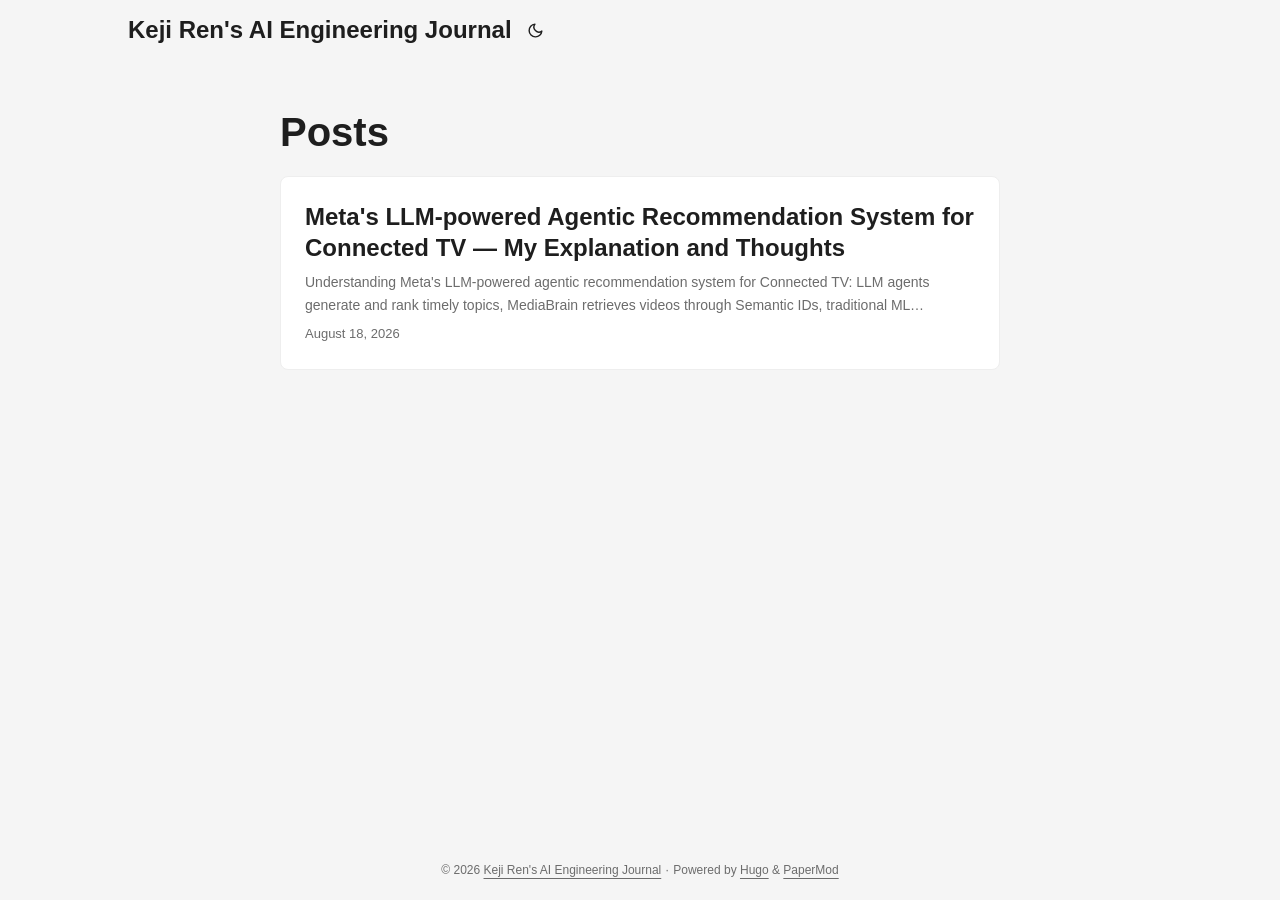
==== posts/index.html @ 6229b6ef "Publish agentic CTV recommendation explainer" ====
<!doctype html><html lang=en dir=auto data-theme=auto><head><meta charset=utf-8><meta http-equiv=X-UA-Compatible content="IE=edge"><meta name=viewport content="width=device-width,initial-scale=1,shrink-to-fit=no"><meta name=robots content="index, follow"><title>Posts | Keji Ren's AI Engineering Journal</title><meta name=keywords content><meta name=description content="Posts - Keji Ren's AI Engineering Journal"><meta name=author content><link rel=canonical href=https://renkeji.github.io/posts/><link crossorigin=anonymous href=/assets/css/stylesheet.cd9298b33628769aa1bc1acebbbfd7aa11ce81dfe03484d479e1907760249a1d.css integrity="sha256-zZKYszYodpqhvBrOu7/XqhHOgd/gNITUeeGQd2Akmh0=" rel="preload stylesheet" as=style><meta name=theme-color content="#2e2e33"><meta name=msapplication-TileColor content="#2e2e33"><link rel=alternate type=application/rss+xml href=https://renkeji.github.io/posts/index.xml title=rss><link rel=alternate hreflang=en href=https://renkeji.github.io/posts/><noscript><style>#theme-toggle,.top-link{display:none}</style><style>@media(prefers-color-scheme:dark){:root{--theme:rgb(29, 30, 32);--entry:rgb(46, 46, 51);--primary:rgb(218, 218, 219);--secondary:rgb(155, 156, 157);--tertiary:rgb(65, 66, 68);--content:rgb(196, 196, 197);--code-block-bg:rgb(46, 46, 51);--code-bg:rgb(55, 56, 62);--border:rgb(51, 51, 51);color-scheme:dark}.list{background:var(--theme)}.toc{background:var(--entry)}}</style></noscript><script>localStorage.getItem("pref-theme")==="dark"?document.querySelector("html").dataset.theme="dark":localStorage.getItem("pref-theme")==="light"?document.querySelector("html").dataset.theme="light":window.matchMedia("(prefers-color-scheme: dark)").matches?document.querySelector("html").dataset.theme="dark":document.querySelector("html").dataset.theme="light"</script><meta property="og:url" content="https://renkeji.github.io/posts/"><meta property="og:site_name" content="Keji Ren's AI Engineering Journal"><meta property="og:title" content="Posts"><meta property="og:locale" content="en_us"><meta property="og:type" content="website"><meta name=twitter:card content="summary"><meta name=twitter:title content="Posts"><script type=application/ld+json>{"@context":"https://schema.org","@type":"BreadcrumbList","itemListElement":[{"@type":"ListItem","position":1,"name":"Posts","item":"https://renkeji.github.io/posts/"}]}</script></head><body class=list id=top><header class=header><nav class=header-nav><div class=logo><a href=https://renkeji.github.io/ accesskey=h title="Keji Ren's AI Engineering Journal (Alt + H)">Keji Ren's AI Engineering Journal</a><div class=logo-switches><button id=theme-toggle class=theme-toggle accesskey=t title="(Alt + T)" aria-label="Toggle theme">
<svg class="moon" width="17" height="17" viewBox="0 0 24 24" fill="none" stroke="currentColor" stroke-width="2" stroke-linecap="round" stroke-linejoin="round"><path d="M21 12.79A9 9 0 1111.21 3 7 7 0 0021 12.79z"/></svg>
<svg class="sun" width="17" height="17" viewBox="0 0 24 24" fill="none" stroke="currentColor" stroke-width="2" stroke-linecap="round" stroke-linejoin="round"><circle cx="12" cy="12" r="5"/><line x1="12" y1="1" x2="12" y2="3"/><line x1="12" y1="21" x2="12" y2="23"/><line x1="4.22" y1="4.22" x2="5.64" y2="5.64"/><line x1="18.36" y1="18.36" x2="19.78" y2="19.78"/><line x1="1" y1="12" x2="3" y2="12"/><line x1="21" y1="12" x2="23" y2="12"/><line x1="4.22" y1="19.78" x2="5.64" y2="18.36"/><line x1="18.36" y1="5.64" x2="19.78" y2="4.22"/></svg></button></div></div><ul id=menu class=menu></ul></nav></header><main class=main><header class=page-header><h1>Posts</h1></header><article class=post-entry><header class=entry-header><h2 class=entry-hint-parent>Meta&#x27;s LLM-powered Agentic Recommendation System for Connected TV — My Explanation and Thoughts</h2></header><div class=entry-content><p>Understanding Meta&#x27;s LLM-powered agentic recommendation system for Connected TV: LLM agents generate and rank timely topics, MediaBrain retrieves videos through Semantic IDs, traditional ML preserves precise ranking, and asynchronous caching keeps inference off the critical path.</p></div><footer class=entry-footer><span title='2026-08-18 00:00:00 -0700 PDT'>August 18, 2026</span></footer><a class=entry-link aria-label="post link to Meta&#x27;s LLM-powered Agentic Recommendation System for Connected TV — My Explanation and Thoughts" href=https://renkeji.github.io/posts/agentic-ctv-recommendation/></a></article></main><footer class=footer><span>&copy; 2026 <a href=https://renkeji.github.io/>Keji Ren's AI Engineering Journal</a></span> ·
<span>Powered by
<a href="https://gohugo.io/?utm_source=papermod" rel=noopener target=_blank>Hugo</a> &
<a href=https://github.com/adityatelange/hugo-PaperMod/ rel=noopener target=_blank>PaperMod</a></span></footer><a href=#top id=top-link class="top-link hidden" aria-label="go to top" title="Go to Top (Alt + G)" accesskey=g><svg viewBox="0 0 24 24" fill="none" stroke="currentColor" stroke-width="2" stroke-linecap="round" stroke-linejoin="round" class="feather feather-chevrons-up"><polyline points="17 11 12 6 7 11"/><polyline points="17 18 12 13 7 18"/></svg>
</a><script>let menu=document.getElementById("menu");if(menu){const e=localStorage.getItem("menu-scroll-position");e&&(menu.scrollLeft=parseInt(e,10)),menu.onscroll=function(){localStorage.setItem("menu-scroll-position",menu.scrollLeft)}}document.querySelectorAll('a[href^="#"]').forEach(e=>{e.addEventListener("click",function(e){e.preventDefault();var t=this.getAttribute("href").substr(1);window.matchMedia("(prefers-reduced-motion: reduce)").matches?document.querySelector(`[id='${decodeURIComponent(t)}']`).scrollIntoView():document.querySelector(`[id='${decodeURIComponent(t)}']`).scrollIntoView({behavior:"smooth"}),t==="top"?history.replaceState(null,null," "):history.pushState(null,null,`#${t}`)})})</script><script>var toplink=document.getElementById("top-link");window.onscroll=function(){const e=window.innerHeight;document.body.scrollTop>e||document.documentElement.scrollTop>e?toplink.classList.remove("hidden"):toplink.classList.add("hidden")}</script><script>document.getElementById("theme-toggle").addEventListener("click",()=>{const e=document.querySelector("html");e.dataset.theme==="dark"?(e.dataset.theme="light",localStorage.setItem("pref-theme","light")):(e.dataset.theme="dark",localStorage.setItem("pref-theme","dark"))})</script></body></html>
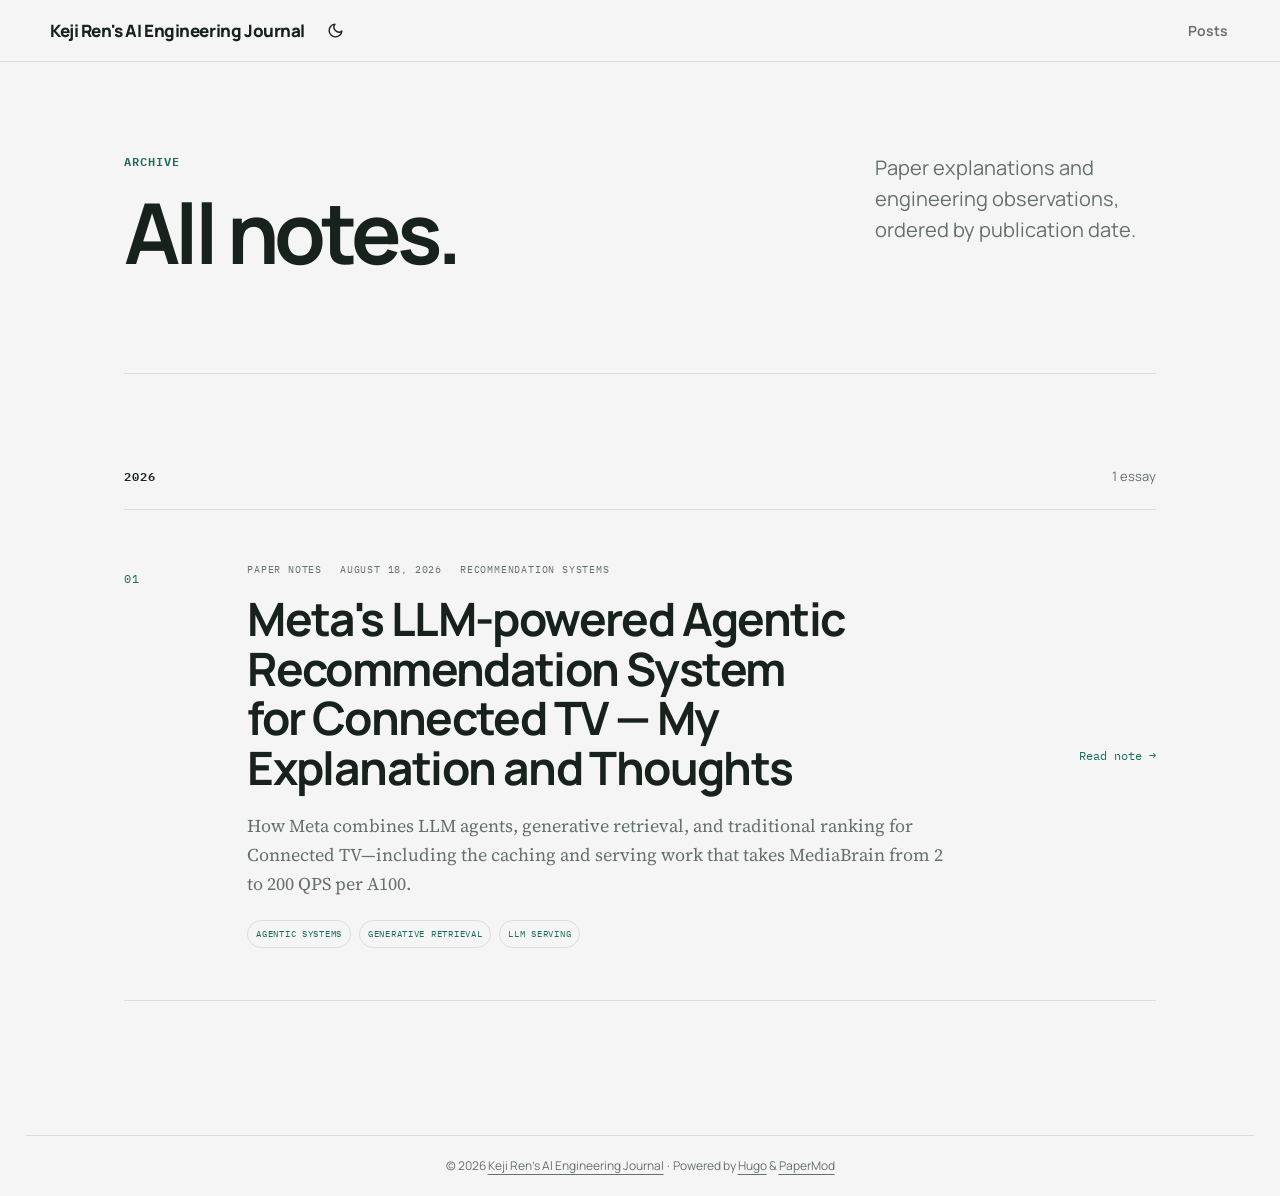
==== commit 16c91087: "[verified] Redesign journal index and reading experience" ====
--- a/posts/index.html
+++ b/posts/index.html
@@ -1,6 +1,23 @@
-<!doctype html><html lang=en dir=auto data-theme=auto><head><meta charset=utf-8><meta http-equiv=X-UA-Compatible content="IE=edge"><meta name=viewport content="width=device-width,initial-scale=1,shrink-to-fit=no"><meta name=robots content="index, follow"><title>Posts | Keji Ren's AI Engineering Journal</title><meta name=keywords content><meta name=description content="Posts - Keji Ren's AI Engineering Journal"><meta name=author content><link rel=canonical href=https://renkeji.github.io/posts/><link crossorigin=anonymous href=/assets/css/stylesheet.cd9298b33628769aa1bc1acebbbfd7aa11ce81dfe03484d479e1907760249a1d.css integrity="sha256-zZKYszYodpqhvBrOu7/XqhHOgd/gNITUeeGQd2Akmh0=" rel="preload stylesheet" as=style><meta name=theme-color content="#2e2e33"><meta name=msapplication-TileColor content="#2e2e33"><link rel=alternate type=application/rss+xml href=https://renkeji.github.io/posts/index.xml title=rss><link rel=alternate hreflang=en href=https://renkeji.github.io/posts/><noscript><style>#theme-toggle,.top-link{display:none}</style><style>@media(prefers-color-scheme:dark){:root{--theme:rgb(29, 30, 32);--entry:rgb(46, 46, 51);--primary:rgb(218, 218, 219);--secondary:rgb(155, 156, 157);--tertiary:rgb(65, 66, 68);--content:rgb(196, 196, 197);--code-block-bg:rgb(46, 46, 51);--code-bg:rgb(55, 56, 62);--border:rgb(51, 51, 51);color-scheme:dark}.list{background:var(--theme)}.toc{background:var(--entry)}}</style></noscript><script>localStorage.getItem("pref-theme")==="dark"?document.querySelector("html").dataset.theme="dark":localStorage.getItem("pref-theme")==="light"?document.querySelector("html").dataset.theme="light":window.matchMedia("(prefers-color-scheme: dark)").matches?document.querySelector("html").dataset.theme="dark":document.querySelector("html").dataset.theme="light"</script><meta property="og:url" content="https://renkeji.github.io/posts/"><meta property="og:site_name" content="Keji Ren's AI Engineering Journal"><meta property="og:title" content="Posts"><meta property="og:locale" content="en_us"><meta property="og:type" content="website"><meta name=twitter:card content="summary"><meta name=twitter:title content="Posts"><script type=application/ld+json>{"@context":"https://schema.org","@type":"BreadcrumbList","itemListElement":[{"@type":"ListItem","position":1,"name":"Posts","item":"https://renkeji.github.io/posts/"}]}</script></head><body class=list id=top><header class=header><nav class=header-nav><div class=logo><a href=https://renkeji.github.io/ accesskey=h title="Keji Ren's AI Engineering Journal (Alt + H)">Keji Ren's AI Engineering Journal</a><div class=logo-switches><button id=theme-toggle class=theme-toggle accesskey=t title="(Alt + T)" aria-label="Toggle theme">
+<!doctype html><html lang=en dir=auto data-theme=auto><head><meta charset=utf-8><meta http-equiv=X-UA-Compatible content="IE=edge"><meta name=viewport content="width=device-width,initial-scale=1,shrink-to-fit=no,viewport-fit=cover"><meta name=robots content="index, follow"><title>Posts | Keji Ren's AI Engineering Journal</title><meta name=keywords content><meta name=description content="Paper explanations and engineering observations on applied AI, ordered by publication date."><meta name=author content><link rel=canonical href=https://renkeji.github.io/posts/><link crossorigin=anonymous href=/assets/css/stylesheet.cd9298b33628769aa1bc1acebbbfd7aa11ce81dfe03484d479e1907760249a1d.css integrity="sha256-zZKYszYodpqhvBrOu7/XqhHOgd/gNITUeeGQd2Akmh0=" rel="preload stylesheet" as=style><meta name=msapplication-TileColor content="#f4f7f5"><meta name=theme-color content="#f4f7f5" media="(prefers-color-scheme: light)"><meta name=theme-color content="#101512" media="(prefers-color-scheme: dark)"><link rel=alternate type=application/rss+xml href=https://renkeji.github.io/posts/index.xml title=rss><link rel=alternate hreflang=en href=https://renkeji.github.io/posts/><noscript><style>#theme-toggle,.top-link{display:none}</style><style>@media(prefers-color-scheme:dark){:root{--theme:rgb(29, 30, 32);--entry:rgb(46, 46, 51);--primary:rgb(218, 218, 219);--secondary:rgb(155, 156, 157);--tertiary:rgb(65, 66, 68);--content:rgb(196, 196, 197);--code-block-bg:rgb(46, 46, 51);--code-bg:rgb(55, 56, 62);--border:rgb(51, 51, 51);color-scheme:dark}.list{background:var(--theme)}.toc{background:var(--entry)}}</style></noscript><script>localStorage.getItem("pref-theme")==="dark"?document.querySelector("html").dataset.theme="dark":localStorage.getItem("pref-theme")==="light"?document.querySelector("html").dataset.theme="light":window.matchMedia("(prefers-color-scheme: dark)").matches?document.querySelector("html").dataset.theme="dark":document.querySelector("html").dataset.theme="light"</script><meta property="og:url" content="https://renkeji.github.io/posts/"><meta property="og:site_name" content="Keji Ren's AI Engineering Journal"><meta property="og:title" content="Posts"><meta property="og:description" content="Paper explanations and engineering observations on applied AI, ordered by publication date."><meta property="og:locale" content="en_us"><meta property="og:type" content="website"><meta name=twitter:card content="summary"><meta name=twitter:title content="Posts"><script type=application/ld+json>{"@context":"https://schema.org","@type":"BreadcrumbList","itemListElement":[{"@type":"ListItem","position":1,"name":"Posts","item":"https://renkeji.github.io/posts/"}]}</script><link rel=preconnect href=https://fonts.googleapis.com><link rel=preconnect href=https://fonts.gstatic.com crossorigin><link href="https://fonts.googleapis.com/css2?family=IBM+Plex+Mono:wght@500;600&amp;family=Manrope:wght@500;600;700;800&amp;family=Source+Serif+4:ital,wght@0,400;0,600;1,400&amp;display=swap" rel=stylesheet><link rel=stylesheet href=/assets/css/journal.css></head><body class=list id=top><a class=skip-link href=#main-content>Skip to content</a><header class=header><nav class=header-nav><div class=logo><a href=https://renkeji.github.io/ accesskey=h title="Keji Ren's AI Engineering Journal (Alt + H)">Keji Ren's AI Engineering Journal</a><div class=logo-switches><button id=theme-toggle class=theme-toggle accesskey=t title="(Alt + T)" aria-label="Toggle theme">
 <svg class="moon" width="17" height="17" viewBox="0 0 24 24" fill="none" stroke="currentColor" stroke-width="2" stroke-linecap="round" stroke-linejoin="round"><path d="M21 12.79A9 9 0 1111.21 3 7 7 0 0021 12.79z"/></svg>
-<svg class="sun" width="17" height="17" viewBox="0 0 24 24" fill="none" stroke="currentColor" stroke-width="2" stroke-linecap="round" stroke-linejoin="round"><circle cx="12" cy="12" r="5"/><line x1="12" y1="1" x2="12" y2="3"/><line x1="12" y1="21" x2="12" y2="23"/><line x1="4.22" y1="4.22" x2="5.64" y2="5.64"/><line x1="18.36" y1="18.36" x2="19.78" y2="19.78"/><line x1="1" y1="12" x2="3" y2="12"/><line x1="21" y1="12" x2="23" y2="12"/><line x1="4.22" y1="19.78" x2="5.64" y2="18.36"/><line x1="18.36" y1="5.64" x2="19.78" y2="4.22"/></svg></button></div></div><ul id=menu class=menu></ul></nav></header><main class=main><header class=page-header><h1>Posts</h1></header><article class=post-entry><header class=entry-header><h2 class=entry-hint-parent>Meta&#x27;s LLM-powered Agentic Recommendation System for Connected TV — My Explanation and Thoughts</h2></header><div class=entry-content><p>Understanding Meta&#x27;s LLM-powered agentic recommendation system for Connected TV: LLM agents generate and rank timely topics, MediaBrain retrieves videos through Semantic IDs, traditional ML preserves precise ranking, and asynchronous caching keeps inference off the critical path.</p></div><footer class=entry-footer><span title='2026-08-18 00:00:00 -0700 PDT'>August 18, 2026</span></footer><a class=entry-link aria-label="post link to Meta&#x27;s LLM-powered Agentic Recommendation System for Connected TV — My Explanation and Thoughts" href=https://renkeji.github.io/posts/agentic-ctv-recommendation/></a></article></main><footer class=footer><span>&copy; 2026 <a href=https://renkeji.github.io/>Keji Ren's AI Engineering Journal</a></span> ·
+<svg class="sun" width="17" height="17" viewBox="0 0 24 24" fill="none" stroke="currentColor" stroke-width="2" stroke-linecap="round" stroke-linejoin="round"><circle cx="12" cy="12" r="5"/><line x1="12" y1="1" x2="12" y2="3"/><line x1="12" y1="21" x2="12" y2="23"/><line x1="4.22" y1="4.22" x2="5.64" y2="5.64"/><line x1="18.36" y1="18.36" x2="19.78" y2="19.78"/><line x1="1" y1="12" x2="3" y2="12"/><line x1="21" y1="12" x2="23" y2="12"/><line x1="4.22" y1="19.78" x2="5.64" y2="18.36"/><line x1="18.36" y1="5.64" x2="19.78" y2="4.22"/></svg></button></div></div><ul id=menu class=menu><li><a href=/posts/ title=Posts><span>Posts</span></a></li></ul></nav></header><main id=main-content class="main journal-posts">
+<header class=journal-intro aria-labelledby=posts-title>
+<div><p class=journal-kicker>Archive</p><h1 id=posts-title>All notes.</h1></div>
+<div class=journal-intro-copy><p>Paper explanations and engineering observations, ordered by publication date.</p></div>
+</header>
+<section class=journal-index aria-label="All writing"><div class=section-heading><p>2026</p><span>1 essay</span></div><article class=journal-entry>
+<a class=journal-entry-link href=/posts/agentic-ctv-recommendation/ aria-label="Read Meta&#x27;s LLM-powered Agentic Recommendation System for Connected TV — My Explanation and Thoughts">
+<span class=entry-no aria-hidden=true>01</span>
+<div class=entry-body>
+<div class=entry-meta><span>Paper notes</span><time datetime=2026-08-18>August 18, 2026</time><span>Recommendation systems</span></div>
+<h2>Meta&#x27;s LLM-powered Agentic Recommendation System for Connected TV — My Explanation and Thoughts</h2>
+<p class=journal-entry-summary>How Meta combines LLM agents, generative retrieval, and traditional ranking for Connected TV—including the caching and serving work that takes MediaBrain from 2 to 200 QPS per A100.</p>
+<ul class=entry-topics aria-label=Topics><li>Agentic systems</li><li>Generative retrieval</li><li>LLM serving</li></ul>
+</div>
+<span class=read-note aria-hidden=true>Read note&nbsp;→</span>
+</a>
+</article></section>
+</main><footer class=footer><span>&copy; 2026 <a href=https://renkeji.github.io/>Keji Ren's AI Engineering Journal</a></span> ·
 <span>Powered by
 <a href="https://gohugo.io/?utm_source=papermod" rel=noopener target=_blank>Hugo</a> &
 <a href=https://github.com/adityatelange/hugo-PaperMod/ rel=noopener target=_blank>PaperMod</a></span></footer><a href=#top id=top-link class="top-link hidden" aria-label="go to top" title="Go to Top (Alt + G)" accesskey=g><svg viewBox="0 0 24 24" fill="none" stroke="currentColor" stroke-width="2" stroke-linecap="round" stroke-linejoin="round" class="feather feather-chevrons-up"><polyline points="17 11 12 6 7 11"/><polyline points="17 18 12 13 7 18"/></svg>
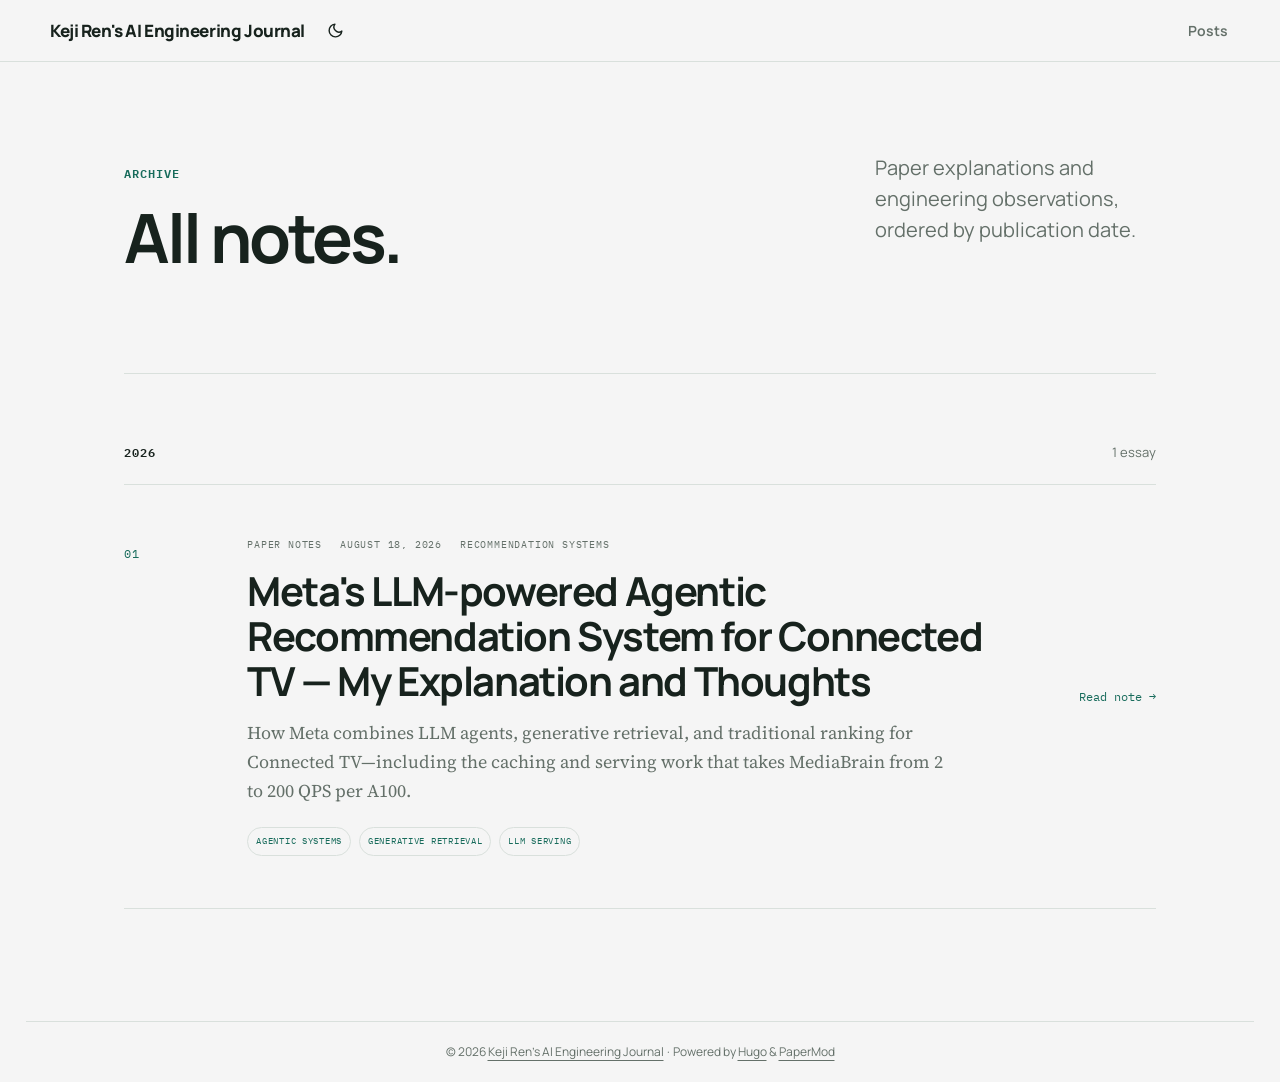
==== commit 8ee2e214: "fix: bust cached journal stylesheet" ====
--- a/posts/index.html
+++ b/posts/index.html
@@ -1,4 +1,4 @@
-<!doctype html><html lang=en dir=auto data-theme=auto><head><meta charset=utf-8><meta http-equiv=X-UA-Compatible content="IE=edge"><meta name=viewport content="width=device-width,initial-scale=1,shrink-to-fit=no,viewport-fit=cover"><meta name=robots content="index, follow"><title>Posts | Keji Ren's AI Engineering Journal</title><meta name=keywords content><meta name=description content="Paper explanations and engineering observations on applied AI, ordered by publication date."><meta name=author content><link rel=canonical href=https://renkeji.github.io/posts/><link crossorigin=anonymous href=/assets/css/stylesheet.cd9298b33628769aa1bc1acebbbfd7aa11ce81dfe03484d479e1907760249a1d.css integrity="sha256-zZKYszYodpqhvBrOu7/XqhHOgd/gNITUeeGQd2Akmh0=" rel="preload stylesheet" as=style><meta name=msapplication-TileColor content="#f4f7f5"><meta name=theme-color content="#f4f7f5" media="(prefers-color-scheme: light)"><meta name=theme-color content="#101512" media="(prefers-color-scheme: dark)"><link rel=alternate type=application/rss+xml href=https://renkeji.github.io/posts/index.xml title=rss><link rel=alternate hreflang=en href=https://renkeji.github.io/posts/><noscript><style>#theme-toggle,.top-link{display:none}</style><style>@media(prefers-color-scheme:dark){:root{--theme:rgb(29, 30, 32);--entry:rgb(46, 46, 51);--primary:rgb(218, 218, 219);--secondary:rgb(155, 156, 157);--tertiary:rgb(65, 66, 68);--content:rgb(196, 196, 197);--code-block-bg:rgb(46, 46, 51);--code-bg:rgb(55, 56, 62);--border:rgb(51, 51, 51);color-scheme:dark}.list{background:var(--theme)}.toc{background:var(--entry)}}</style></noscript><script>localStorage.getItem("pref-theme")==="dark"?document.querySelector("html").dataset.theme="dark":localStorage.getItem("pref-theme")==="light"?document.querySelector("html").dataset.theme="light":window.matchMedia("(prefers-color-scheme: dark)").matches?document.querySelector("html").dataset.theme="dark":document.querySelector("html").dataset.theme="light"</script><meta property="og:url" content="https://renkeji.github.io/posts/"><meta property="og:site_name" content="Keji Ren's AI Engineering Journal"><meta property="og:title" content="Posts"><meta property="og:description" content="Paper explanations and engineering observations on applied AI, ordered by publication date."><meta property="og:locale" content="en_us"><meta property="og:type" content="website"><meta name=twitter:card content="summary"><meta name=twitter:title content="Posts"><script type=application/ld+json>{"@context":"https://schema.org","@type":"BreadcrumbList","itemListElement":[{"@type":"ListItem","position":1,"name":"Posts","item":"https://renkeji.github.io/posts/"}]}</script><link rel=preconnect href=https://fonts.googleapis.com><link rel=preconnect href=https://fonts.gstatic.com crossorigin><link href="https://fonts.googleapis.com/css2?family=IBM+Plex+Mono:wght@500;600&amp;family=Manrope:wght@500;600;700;800&amp;family=Source+Serif+4:ital,wght@0,400;0,600;1,400&amp;display=swap" rel=stylesheet><link rel=stylesheet href=/assets/css/journal.css></head><body class=list id=top><a class=skip-link href=#main-content>Skip to content</a><header class=header><nav class=header-nav><div class=logo><a href=https://renkeji.github.io/ accesskey=h title="Keji Ren's AI Engineering Journal (Alt + H)">Keji Ren's AI Engineering Journal</a><div class=logo-switches><button id=theme-toggle class=theme-toggle accesskey=t title="(Alt + T)" aria-label="Toggle theme">
+<!doctype html><html lang=en dir=auto data-theme=auto><head><meta charset=utf-8><meta http-equiv=X-UA-Compatible content="IE=edge"><meta name=viewport content="width=device-width,initial-scale=1,shrink-to-fit=no,viewport-fit=cover"><meta name=robots content="index, follow"><title>Posts | Keji Ren's AI Engineering Journal</title><meta name=keywords content><meta name=description content="Paper explanations and engineering observations on applied AI, ordered by publication date."><meta name=author content><link rel=canonical href=https://renkeji.github.io/posts/><link crossorigin=anonymous href=/assets/css/stylesheet.cd9298b33628769aa1bc1acebbbfd7aa11ce81dfe03484d479e1907760249a1d.css integrity="sha256-zZKYszYodpqhvBrOu7/XqhHOgd/gNITUeeGQd2Akmh0=" rel="preload stylesheet" as=style><meta name=msapplication-TileColor content="#f4f7f5"><meta name=theme-color content="#f4f7f5" media="(prefers-color-scheme: light)"><meta name=theme-color content="#101512" media="(prefers-color-scheme: dark)"><link rel=alternate type=application/rss+xml href=https://renkeji.github.io/posts/index.xml title=rss><link rel=alternate hreflang=en href=https://renkeji.github.io/posts/><noscript><style>#theme-toggle,.top-link{display:none}</style><style>@media(prefers-color-scheme:dark){:root{--theme:rgb(29, 30, 32);--entry:rgb(46, 46, 51);--primary:rgb(218, 218, 219);--secondary:rgb(155, 156, 157);--tertiary:rgb(65, 66, 68);--content:rgb(196, 196, 197);--code-block-bg:rgb(46, 46, 51);--code-bg:rgb(55, 56, 62);--border:rgb(51, 51, 51);color-scheme:dark}.list{background:var(--theme)}.toc{background:var(--entry)}}</style></noscript><script>localStorage.getItem("pref-theme")==="dark"?document.querySelector("html").dataset.theme="dark":localStorage.getItem("pref-theme")==="light"?document.querySelector("html").dataset.theme="light":window.matchMedia("(prefers-color-scheme: dark)").matches?document.querySelector("html").dataset.theme="dark":document.querySelector("html").dataset.theme="light"</script><meta property="og:url" content="https://renkeji.github.io/posts/"><meta property="og:site_name" content="Keji Ren's AI Engineering Journal"><meta property="og:title" content="Posts"><meta property="og:description" content="Paper explanations and engineering observations on applied AI, ordered by publication date."><meta property="og:locale" content="en_us"><meta property="og:type" content="website"><meta name=twitter:card content="summary"><meta name=twitter:title content="Posts"><script type=application/ld+json>{"@context":"https://schema.org","@type":"BreadcrumbList","itemListElement":[{"@type":"ListItem","position":1,"name":"Posts","item":"https://renkeji.github.io/posts/"}]}</script><link rel=preconnect href=https://fonts.googleapis.com><link rel=preconnect href=https://fonts.gstatic.com crossorigin><link href="https://fonts.googleapis.com/css2?family=IBM+Plex+Mono:wght@500;600&amp;family=Manrope:wght@500;600;700;800&amp;family=Source+Serif+4:ital,wght@0,400;0,600;1,400&amp;display=swap" rel=stylesheet><link rel=stylesheet href=/assets/css/journal.css?v=05a0cde></head><body class=list id=top><a class=skip-link href=#main-content>Skip to content</a><header class=header><nav class=header-nav><div class=logo><a href=https://renkeji.github.io/ accesskey=h title="Keji Ren's AI Engineering Journal (Alt + H)">Keji Ren's AI Engineering Journal</a><div class=logo-switches><button id=theme-toggle class=theme-toggle accesskey=t title="(Alt + T)" aria-label="Toggle theme">
 <svg class="moon" width="17" height="17" viewBox="0 0 24 24" fill="none" stroke="currentColor" stroke-width="2" stroke-linecap="round" stroke-linejoin="round"><path d="M21 12.79A9 9 0 1111.21 3 7 7 0 0021 12.79z"/></svg>
 <svg class="sun" width="17" height="17" viewBox="0 0 24 24" fill="none" stroke="currentColor" stroke-width="2" stroke-linecap="round" stroke-linejoin="round"><circle cx="12" cy="12" r="5"/><line x1="12" y1="1" x2="12" y2="3"/><line x1="12" y1="21" x2="12" y2="23"/><line x1="4.22" y1="4.22" x2="5.64" y2="5.64"/><line x1="18.36" y1="18.36" x2="19.78" y2="19.78"/><line x1="1" y1="12" x2="3" y2="12"/><line x1="21" y1="12" x2="23" y2="12"/><line x1="4.22" y1="19.78" x2="5.64" y2="18.36"/><line x1="18.36" y1="5.64" x2="19.78" y2="4.22"/></svg></button></div></div><ul id=menu class=menu><li><a href=/posts/ title=Posts><span>Posts</span></a></li></ul></nav></header><main id=main-content class="main journal-posts">
 <header class=journal-intro aria-labelledby=posts-title>
